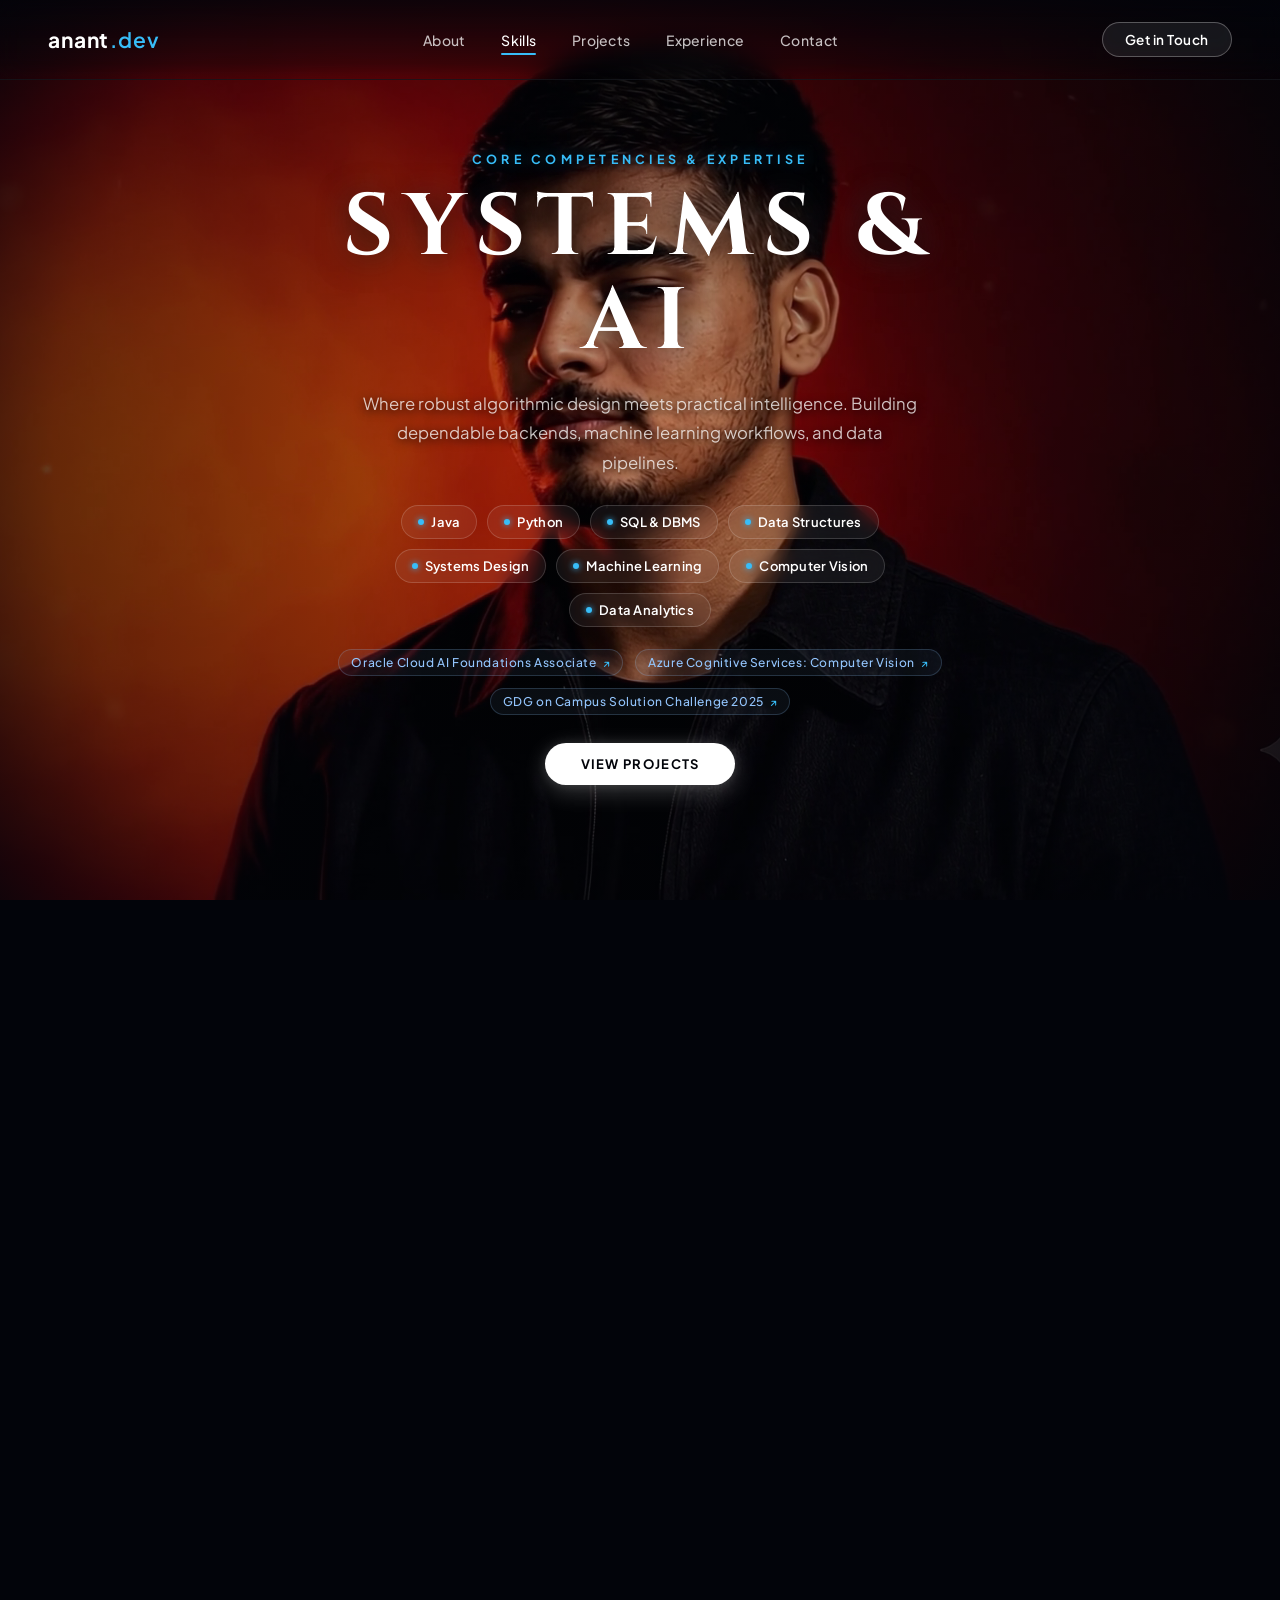
==== portfolio anant.html @ fe039644 "feat: add projects section, verified certification badges, and resume attachment" ====
<!DOCTYPE html>
<html lang="en">

<head>
    <meta charset="UTF-8" />
    <meta name="viewport" content="width=device-width, initial-scale=1.0" />
    <title>Anant Mishra | Software Engineer & AI Developer</title>
    <link rel="preconnect" href="https://fonts.googleapis.com">
    <link rel="preconnect" href="https://fonts.gstatic.com" crossorigin>
    <link
        href="https://fonts.googleapis.com/css2?family=Cinzel:wght@600;700;800&family=Plus+Jakarta+Sans:wght@300;400;500;600;700&display=swap"
        rel="stylesheet">
    <link rel="stylesheet" href="style.css" />
</head>

<body>
    <!-- Elegant minimal loading progress bar -->
    <div id="loader" class="loader">
        <div class="loader-content">
            <div class="loader-spinner"></div>
            <div class="loader-text">Loading Experience... <span id="loader-progress">0%</span></div>
            <div class="loader-bar-bg">
                <div id="loader-bar-fill" class="loader-bar-fill"></div>
            </div>
        </div>
    </div>

    <!-- Fixed background canvas animation -->
    <div id="canvas-container">
        <canvas id="animation-canvas"></canvas>
        <div class="vignette-overlay"></div>
    </div>

    <!-- Top Glassmorphic Navigation Bar -->
    <header id="navbar" class="navbar">
        <div class="nav-container">
            <a href="#" class="nav-logo" id="nav-logo">
                <span class="logo-space">anant</span><span class="logo-edu">.dev</span>
            </a>

            <nav class="nav-menu" id="nav-menu">
                <a href="#about" class="nav-link active" data-target="0">About</a>
                <a href="#skills" class="nav-link" data-target="0.28">Skills</a>
                <a href="#projects" class="nav-link" data-target="0.52">Projects</a>
                <a href="#experience" class="nav-link" data-target="0.76">Experience</a>
                <a href="#contact" class="nav-link" data-target="1.0">Contact</a>
            </nav>

            <div class="nav-actions">
                <a href="https://www.linkedin.com/in/anantmishra07/" target="_blank" rel="noopener noreferrer"
                    class="btn-enroll" id="btn-enroll">Get in Touch</a>
                <button class="mobile-toggle" id="mobile-toggle" aria-label="Toggle Navigation">
                    <span></span>
                    <span></span>
                    <span></span>
                </button>
            </div>
        </div>
    </header>

    <!-- Interactive Content Layers Choreographed to Scroll -->
    <div class="ui-stage">
        <!-- Section 1: Hero / About (Initial Scroll Phase) -->
        <section id="section-hero" class="story-section active hero-left-aligned">
            <div class="hero-content">
                <span class="eyebrow">SOFTWARE DEVELOPER & AI ENTHUSIAST</span>
                <h1 class="hero-title">Anant Mishra</h1>
                <p class="hero-description">
                    I build things that think. Turning data, algorithms, and practical engineering into intelligent
                    applications that solve real-world problems.
                </p>
                <div class="hero-cta-group">
                    <button class="btn-primary" id="btn-explore-work" data-target="0.28">EXPLORE SKILLS</button>
                    <a href="https://www.linkedin.com/in/anantmishra07/" target="_blank" rel="noopener noreferrer"
                        class="btn-secondary">LINKEDIN</a>
                </div>
            </div>

            <!-- Bottom Scroll Down Indicator -->
            <button class="scroll-down-btn" id="scroll-down-btn" aria-label="Scroll Down" data-target="0.28">
                <svg width="20" height="20" viewBox="0 0 24 24" fill="none" stroke="currentColor" stroke-width="2"
                    stroke-linecap="round" stroke-linejoin="round">
                    <line x1="12" y1="5" x2="12" y2="19"></line>
                    <polyline points="19 12 12 19 5 12"></polyline>
                </svg>
            </button>
        </section>

        <!-- Section 2: Skills & AI Stack (Mid-Scroll Phase) -->
        <section id="section-skills" class="story-section">
            <div class="hero-content skills-content">
                <span class="eyebrow">CORE COMPETENCIES & EXPERTISE</span>
                <h2 class="hero-title">SYSTEMS & AI</h2>
                <p class="hero-description">
                    Where robust algorithmic design meets practical intelligence. Building dependable backends, machine
                    learning workflows, and data pipelines.
                </p>

                <!-- Skill Badges -->
                <div class="skills-grid">
                    <span class="skill-chip"><i class="chip-dot"></i>Java</span>
                    <span class="skill-chip"><i class="chip-dot"></i>Python</span>
                    <span class="skill-chip"><i class="chip-dot"></i>SQL & DBMS</span>
                    <span class="skill-chip"><i class="chip-dot"></i>Data Structures</span>
                    <span class="skill-chip"><i class="chip-dot"></i>Systems Design</span>
                    <span class="skill-chip"><i class="chip-dot"></i>Machine Learning</span>
                    <span class="skill-chip"><i class="chip-dot"></i>Computer Vision</span>
                    <span class="skill-chip"><i class="chip-dot"></i>Data Analytics</span>
                </div>

                <!-- Certifications Highlight -->
                <div class="certifications-banner">
                    <a href="https://catalog-education.oracle.com/ords/certview/sharebadge?id=E2C6492BE68AB9C8CA028617C6191B87C8682370294BC5D22750509E3B5345E7"
                        target="_blank" rel="noopener noreferrer" class="cert-item"
                        title="Verify Oracle Cloud Infrastructure 2025 Certified AI Foundations Associate Credential">
                        Oracle Cloud AI Foundations Associate <span class="cert-icon">↗</span>
                    </a>
                    <span class="cert-divider">•</span>
                    <a href="https://www.coursera.org/account/accomplishments/verify/ORS9T2ELY2SC"
                        target="_blank" rel="noopener noreferrer" class="cert-item"
                        title="Verify Coursera Azure Cognitive Services: Computer Vision Credential">
                        Azure Cognitive Services: Computer Vision <span class="cert-icon">↗</span>
                    </a>
                    <span class="cert-divider">•</span>
                    <a href="https://certificate.hack2skill.com/legacy/2025H2S01GSC-P03963"
                        target="_blank" rel="noopener noreferrer" class="cert-item"
                        title="Verify GDG on Campus Solution Challenge 2025 Credential">
                        GDG on Campus Solution Challenge 2025 <span class="cert-icon">↗</span>
                    </a>
                </div>

                <div class="hero-cta-group">
                    <button class="btn-primary" id="btn-view-projects" data-target="0.52">VIEW PROJECTS</button>
                </div>
            </div>
        </section>

        <!-- Section 3: Projects & Repositories (Mid-Scroll Phase) -->
        <section id="section-projects" class="story-section">
            <div class="hero-content projects-content">
                <span class="eyebrow">FEATURED WORK & REPOSITORIES</span>
                <h2 class="hero-title">PROJECTS</h2>
                <p class="hero-description">
                    Interactive web architectures, high-performance algorithms, and intelligent applications built with clean code and modern tools.
                </p>

                <!-- Projects Grid -->
                <div class="projects-grid">
                    <!-- Project 1: Canvas Portfolio -->
                    <div class="project-card">
                        <div class="project-card-header">
                            <span class="project-tag">Interactive Web</span>
                            <a href="https://github.com/anantmishra7/Portfolio" target="_blank" rel="noopener noreferrer" class="project-link-btn" title="View Source on GitHub" aria-label="GitHub Repository">
                                <svg width="18" height="18" viewBox="0 0 24 24" fill="currentColor">
                                    <path d="M12 0C5.37 0 0 5.37 0 12c0 5.31 3.435 9.795 8.205 11.385.6.105.825-.255.825-.57 0-.285-.015-1.23-.015-2.235-3.015.555-3.795-.735-4.035-1.41-.135-.345-.72-1.41-1.23-1.695-.42-.225-1.02-.78-.015-.795.945-.015 1.62.87 1.845 1.23 1.08 1.815 2.805 1.305 3.495.99.105-.78.42-1.305.765-1.605-2.67-.3-5.46-1.335-5.46-5.925 0-1.305.465-2.385 1.23-3.225-.12-.3-.54-1.53.12-3.18 0 0 1.005-.315 3.3 1.23.96-.27 1.98-.405 3-.405s2.04.135 3 .405c2.295-1.56 3.3-1.23 3.3-1.23.66 1.65.24 2.88.12 3.18.765.84 1.23 1.905 1.23 3.225 0 4.605-2.805 5.625-5.475 5.925.435.375.81 1.095.81 2.22 0 1.605-.015 2.895-.015 3.3 0 .315.225.69.825.57A12.02 12.02 0 0024 12c0-6.63-5.37-12-12-12z" />
                                </svg>
                            </a>
                        </div>
                        <h3 class="project-title"><a href="https://github.com/anantmishra7/Portfolio" target="_blank" rel="noopener noreferrer">3D Canvas Portfolio</a></h3>
                        <p class="project-desc">
                            Smooth scroll-choreographed interactive personal website streaming 240 pre-rendered frames with responsive glassmorphism UI.
                        </p>
                        <div class="project-tech-stack">
                            <span class="tech-badge">Canvas API</span>
                            <span class="tech-badge">JavaScript</span>
                            <span class="tech-badge">CSS3</span>
                        </div>
                        <div class="project-card-footer">
                            <a href="https://github.com/anantmishra7/Portfolio" target="_blank" rel="noopener noreferrer" class="project-view-code">
                                View Repository <span>→</span>
                            </a>
                        </div>
                    </div>

                    <!-- Project 2: My-Leetcode & DSA -->
                    <div class="project-card">
                        <div class="project-card-header">
                            <span class="project-tag">Algorithms & DSA</span>
                            <a href="https://github.com/anantmishra7/My-Leetcode" target="_blank" rel="noopener noreferrer" class="project-link-btn" title="View Source on GitHub" aria-label="GitHub Repository">
                                <svg width="18" height="18" viewBox="0 0 24 24" fill="currentColor">
                                    <path d="M12 0C5.37 0 0 5.37 0 12c0 5.31 3.435 9.795 8.205 11.385.6.105.825-.255.825-.57 0-.285-.015-1.23-.015-2.235-3.015.555-3.795-.735-4.035-1.41-.135-.345-.72-1.41-1.23-1.695-.42-.225-1.02-.78-.015-.795.945-.015 1.62.87 1.845 1.23 1.08 1.815 2.805 1.305 3.495.99.105-.78.42-1.305.765-1.605-2.67-.3-5.46-1.335-5.46-5.925 0-1.305.465-2.385 1.23-3.225-.12-.3-.54-1.53.12-3.18 0 0 1.005-.315 3.3 1.23.96-.27 1.98-.405 3-.405s2.04.135 3 .405c2.295-1.56 3.3-1.23 3.3-1.23.66 1.65.24 2.88.12 3.18.765.84 1.23 1.905 1.23 3.225 0 4.605-2.805 5.625-5.475 5.925.435.375.81 1.095.81 2.22 0 1.605-.015 2.895-.015 3.3 0 .315.225.69.825.57A12.02 12.02 0 0024 12c0-6.63-5.37-12-12-12z" />
                                </svg>
                            </a>
                        </div>
                        <h3 class="project-title"><a href="https://github.com/anantmishra7/My-Leetcode" target="_blank" rel="noopener noreferrer">My-LeetCode & DSA</a></h3>
                        <p class="project-desc">
                            Optimized algorithmic problem solutions and competitive programming implementations covering Data Structures, Graphs, and DP in C++.
                        </p>
                        <div class="project-tech-stack">
                            <span class="tech-badge">C++</span>
                            <span class="tech-badge">Algorithms</span>
                            <span class="tech-badge">DSA</span>
                        </div>
                        <div class="project-card-footer">
                            <a href="https://github.com/anantmishra7/My-Leetcode" target="_blank" rel="noopener noreferrer" class="project-view-code">
                                View Repository <span>→</span>
                            </a>
                        </div>
                    </div>

                    <!-- Project 3: Attached Resume & Background -->
                    <div class="project-card">
                        <div class="project-card-header">
                            <span class="project-tag">Official Resume</span>
                            <a href="Anant_Mishra_Resume.pdf" target="_blank" rel="noopener noreferrer" class="project-link-btn" title="Open Resume PDF in New Tab" aria-label="Resume PDF">
                                <svg width="18" height="18" viewBox="0 0 24 24" fill="none" stroke="currentColor" stroke-width="2" stroke-linecap="round" stroke-linejoin="round">
                                    <path d="M14 2H6a2 2 0 0 0-2 2v16a2 2 0 0 0 2 2h12a2 2 0 0 0 2-2V8z"></path>
                                    <polyline points="14 2 14 8 20 8"></polyline>
                                    <line x1="16" y1="13" x2="8" y2="13"></line>
                                    <line x1="16" y1="17" x2="8" y2="17"></line>
                                </svg>
                            </a>
                        </div>
                        <h3 class="project-title"><a href="Anant_Mishra_Resume.pdf" target="_blank" rel="noopener noreferrer">Technical Resume</a></h3>
                        <p class="project-desc">
                            Complete curriculum vitae detailing software development skills, Campus Mantri experience at GeeksforGeeks, and verified certifications.
                        </p>
                        <div class="project-tech-stack">
                            <span class="tech-badge">Java</span>
                            <span class="tech-badge">Python</span>
                            <span class="tech-badge">SQL</span>
                            <span class="tech-badge">PDF</span>
                        </div>
                        <div class="project-card-footer">
                            <a href="Anant_Mishra_Resume.pdf" target="_blank" rel="noopener noreferrer" class="project-view-code">
                                View / Download Resume <span>↗</span>
                            </a>
                        </div>
                    </div>
                </div>

                <div class="hero-cta-group">
                    <a href="Anant_Mishra_Resume.pdf" target="_blank" rel="noopener noreferrer"
                        class="btn-primary">
                        <svg width="17" height="17" viewBox="0 0 24 24" fill="none" stroke="currentColor" stroke-width="2" stroke-linecap="round" stroke-linejoin="round" style="margin-right: 6px;">
                            <path d="M14 2H6a2 2 0 0 0-2 2v16a2 2 0 0 0 2 2h12a2 2 0 0 0 2-2V8z"></path>
                            <polyline points="14 2 14 8 20 8"></polyline>
                            <line x1="16" y1="13" x2="8" y2="13"></line>
                            <line x1="16" y1="17" x2="8" y2="17"></line>
                        </svg>
                        VIEW RESUME
                    </a>
                    <a href="https://github.com/anantmishra7" target="_blank" rel="noopener noreferrer"
                        class="btn-secondary">
                        <svg width="17" height="17" viewBox="0 0 24 24" fill="currentColor" style="margin-right: 6px;">
                            <path d="M12 0C5.37 0 0 5.37 0 12c0 5.31 3.435 9.795 8.205 11.385.6.105.825-.255.825-.57 0-.285-.015-1.23-.015-2.235-3.015.555-3.795-.735-4.035-1.41-.135-.345-.72-1.41-1.23-1.695-.42-.225-1.02-.78-.015-.795.945-.015 1.62.87 1.845 1.23 1.08 1.815 2.805 1.305 3.495.99.105-.78.42-1.305.765-1.605-2.67-.3-5.46-1.335-5.46-5.925 0-1.305.465-2.385 1.23-3.225-.12-.3-.54-1.53.12-3.18 0 0 1.005-.315 3.3 1.23.96-.27 1.98-.405 3-.405s2.04.135 3 .405c2.295-1.56 3.3-1.23 3.3-1.23.66 1.65.24 2.88.12 3.18.765.84 1.23 1.905 1.23 3.225 0 4.605-2.805 5.625-5.475 5.925.435.375.81 1.095.81 2.22 0 1.605-.015 2.895-.015 3.3 0 .315.225.69.825.57A12.02 12.02 0 0024 12c0-6.63-5.37-12-12-12z" />
                        </svg>
                        GITHUB PROFILE
                    </a>
                    <button class="btn-secondary" data-target="0.76">VIEW EXPERIENCE</button>
                </div>
            </div>
        </section>

        <!-- Section 4: Experience & Leadership (Deep-Scroll Phase) -->
        <section id="section-experience" class="story-section">
            <div class="hero-content">
                <span class="eyebrow">LEADERSHIP & EDUCATION</span>
                <h2 class="hero-title">EXPERIENCE</h2>

                <div class="experience-card">
                    <div class="exp-header">
                        <h3 class="exp-role">Campus Mantri</h3>
                        <span class="exp-org">@ GeeksforGeeks</span>
                    </div>
                    <span class="exp-duration">June 2026 – Present</span>
                    <p class="exp-desc">
                        Empowering students through technology, technical workshops, leadership, and community building
                        as a GeeksforGeeks Campus Mantri.
                    </p>
                </div>

                <div class="education-badge">
                    <span class="edu-degree">B.Tech in Information Technology</span>
                    <span class="edu-school">Veer Bahadur Singh Purvanchal University (2024 – 2028)</span>
                </div>

                <div class="hero-cta-group">
                    <a href="https://www.linkedin.com/in/anantmishra07/" target="_blank" rel="noopener noreferrer"
                        class="btn-primary">CONNECT ON LINKEDIN</a>
                    <button class="btn-secondary" data-target="1.0">CONTACT INFO</button>
                </div>
            </div>
        </section>

        <!-- Section 5: Contact & Modern Footer (Final Scroll Phase) -->
        <section id="section-footer" class="story-section footer-section">
            <div class="hero-content footer-content">
                <span class="eyebrow">GET IN TOUCH</span>
                <h2 class="footer-title">LET'S BUILD TOGETHER</h2>
                <p class="hero-description">
                    Open to connecting, collaborating, or discussing AI/ML, software engineering, and innovative tech
                    ideas.
                </p>

                <div class="contact-cards-grid">
                    <a href="mailto:anantm408@gmail.com" class="contact-card">
                        <div class="contact-card-icon">✉</div>
                        <div class="contact-card-label">Email</div>
                        <div class="contact-card-val">anantm408@gmail.com</div>
                    </a>

                    <a href="https://github.com/anantmishra7" target="_blank" rel="noopener noreferrer"
                        class="contact-card">
                        <div class="contact-card-icon">
                            <svg width="20" height="20" viewBox="0 0 24 24" fill="currentColor">
                                <path
                                    d="M12 0C5.37 0 0 5.37 0 12c0 5.31 3.435 9.795 8.205 11.385.6.105.825-.255.825-.57 0-.285-.015-1.23-.015-2.235-3.015.555-3.795-.735-4.035-1.41-.135-.345-.72-1.41-1.23-1.695-.42-.225-1.02-.78-.015-.795.945-.015 1.62.87 1.845 1.23 1.08 1.815 2.805 1.305 3.495.99.105-.78.42-1.305.765-1.605-2.67-.3-5.46-1.335-5.46-5.925 0-1.305.465-2.385 1.23-3.225-.12-.3-.54-1.53.12-3.18 0 0 1.005-.315 3.3 1.23.96-.27 1.98-.405 3-.405s2.04.135 3 .405c2.295-1.56 3.3-1.23 3.3-1.23.66 1.65.24 2.88.12 3.18.765.84 1.23 1.905 1.23 3.225 0 4.605-2.805 5.625-5.475 5.925.435.375.81 1.095.81 2.22 0 1.605-.015 2.895-.015 3.3 0 .315.225.69.825.57A12.02 12.02 0 0024 12c0-6.63-5.37-12-12-12z" />
                            </svg>
                        </div>
                        <div class="contact-card-label">GitHub</div>
                        <div class="contact-card-val">anantmishra7</div>
                    </a>

                    <a href="https://www.linkedin.com/in/anantmishra07/" target="_blank" rel="noopener noreferrer"
                        class="contact-card">
                        <div class="contact-card-icon">in</div>
                        <div class="contact-card-label">LinkedIn</div>
                        <div class="contact-card-val">anantmishra07</div>
                    </a>

                    <div class="contact-card">
                        <div class="contact-card-icon">📍</div>
                        <div class="contact-card-label">Location</div>
                        <div class="contact-card-val">Kanpur, UP, India</div>
                    </div>
                </div>

                <footer class="site-footer">
                    <div class="footer-bottom-row">
                        <span class="copyright">© 2026 Anant Mishra. All rights reserved.</span>
                        <button class="btn-back-to-top" id="btn-back-to-top" data-target="0">
                            ↑ Back to Top
                        </button>
                    </div>
                </footer>
            </div>
        </section>
    </div>

    <!-- Virtual scroll runway -->
    <div id="scroll-track" class="scroll-track"></div>

    <script src="script.js"></script>
</body>

</html>
---- style.css ----
/* Reset & Base Setup */
* {
  margin: 0;
  padding: 0;
  box-sizing: border-box;
}

:root {
  --font-display: 'Cinzel', Georgia, serif;
  --font-sans: 'Plus Jakarta Sans', -apple-system, BlinkMacSystemFont, "Segoe UI", Roboto, sans-serif;
  --color-bg: #02040a;
  --color-text-main: #ffffff;
  --color-text-muted: rgba(255, 255, 255, 0.75);
  --color-accent: #60a5fa;
  --color-cyan: #38bdf8;
  --nav-height: 80px;
}

html, body {
  width: 100%;
  min-height: 100%;
  background-color: var(--color-bg);
  color: var(--color-text-main);
  font-family: var(--font-sans);
  overflow-x: hidden;
  -webkit-font-smoothing: antialiased;
}

/* Custom sleek dark scrollbar */
::-webkit-scrollbar {
  width: 8px;
}

::-webkit-scrollbar-track {
  background: rgba(2, 4, 10, 0.9);
}

::-webkit-scrollbar-thumb {
  background: rgba(255, 255, 255, 0.2);
  border-radius: 4px;
}

::-webkit-scrollbar-thumb:hover {
  background: rgba(255, 255, 255, 0.4);
}

/* Fixed Canvas Background Container */
#canvas-container {
  position: fixed;
  top: 0;
  left: 0;
  width: 100vw;
  height: 100vh;
  z-index: 1;
  pointer-events: none;
  display: flex;
  align-items: center;
  justify-content: center;
  background-color: var(--color-bg);
}

#animation-canvas {
  width: 100%;
  height: 100%;
  display: block;
  object-fit: cover;
}

/* Subtle cinematic vignette for enhanced text legibility */
.vignette-overlay {
  position: absolute;
  inset: 0;
  background: radial-gradient(
    circle at center,
    rgba(2, 4, 10, 0.2) 0%,
    rgba(2, 4, 10, 0.6) 75%,
    rgba(2, 4, 10, 0.9) 100%
  );
  pointer-events: none;
}

/* Virtual Scroll Runway */
.scroll-track {
  height: 600vh;
  width: 100%;
  position: relative;
}

/* =========================================
   TOP NAVIGATION BAR
   ========================================= */
.navbar {
  position: fixed;
  top: 0;
  left: 0;
  width: 100%;
  height: var(--nav-height);
  z-index: 100;
  display: flex;
  align-items: center;
  padding: 0 48px;
  background: linear-gradient(180deg, rgba(2, 4, 10, 0.8) 0%, rgba(2, 4, 10, 0.3) 80%, transparent 100%);
  backdrop-filter: blur(12px);
  -webkit-backdrop-filter: blur(12px);
  border-bottom: 1px solid rgba(255, 255, 255, 0.06);
  transition: all 0.3s ease;
}

.nav-container {
  width: 100%;
  max-width: 1380px;
  margin: 0 auto;
  display: flex;
  align-items: center;
  justify-content: space-between;
}

/* Brand Logo */
.nav-logo {
  text-decoration: none;
  font-size: 21px;
  font-weight: 700;
  letter-spacing: 0.04em;
  display: flex;
  align-items: center;
  transition: transform 0.2s ease;
}

.nav-logo:hover {
  transform: scale(1.03);
}

.logo-space {
  color: #ffffff;
}

.logo-edu {
  color: var(--color-cyan);
  font-weight: 600;
  margin-left: 1px;
}

/* Nav Menu Links */
.nav-menu {
  display: flex;
  align-items: center;
  gap: 36px;
}

.nav-link {
  text-decoration: none;
  color: rgba(255, 255, 255, 0.75);
  font-size: 14px;
  font-weight: 500;
  letter-spacing: 0.02em;
  transition: color 0.25s ease;
  position: relative;
  padding: 6px 0;
}

.nav-link::after {
  content: '';
  position: absolute;
  bottom: 0;
  left: 50%;
  width: 0;
  height: 2px;
  background: var(--color-cyan);
  transition: width 0.25s ease, left 0.25s ease;
  border-radius: 2px;
}

.nav-link:hover,
.nav-link.active {
  color: #ffffff;
}

.nav-link.active::after,
.nav-link:hover::after {
  width: 100%;
  left: 0;
}

/* Nav Action Button */
.nav-actions {
  display: flex;
  align-items: center;
  gap: 16px;
}

.btn-enroll {
  text-decoration: none;
  background: rgba(255, 255, 255, 0.08);
  color: #ffffff;
  border: 1px solid rgba(255, 255, 255, 0.28);
  padding: 8px 22px;
  border-radius: 999px;
  font-family: var(--font-sans);
  font-size: 13.5px;
  font-weight: 600;
  letter-spacing: 0.04em;
  cursor: pointer;
  backdrop-filter: blur(8px);
  transition: all 0.25s ease;
  display: inline-flex;
  align-items: center;
}

.btn-enroll:hover {
  background: #ffffff;
  color: #02040a;
  border-color: #ffffff;
  box-shadow: 0 0 20px rgba(255, 255, 255, 0.35);
  transform: translateY(-1px);
}

.mobile-toggle {
  display: none;
  background: transparent;
  border: none;
  cursor: pointer;
  padding: 8px;
  flex-direction: column;
  gap: 5px;
}

.mobile-toggle span {
  display: block;
  width: 22px;
  height: 2px;
  background-color: #ffffff;
  border-radius: 2px;
  transition: all 0.3s ease;
}

/* =========================================
   UI STAGE & STORY SECTIONS
   ========================================= */
.ui-stage {
  position: fixed;
  inset: 0;
  z-index: 10;
  pointer-events: none;
  display: flex;
  align-items: center;
  justify-content: center;
}

.story-section {
  position: absolute;
  width: 100%;
  height: 100%;
  display: flex;
  flex-direction: column;
  align-items: center;
  justify-content: center;
  padding: calc(var(--nav-height) + 12px) 24px 36px;
  text-align: center;
  opacity: 0;
  transform: translateY(24px) scale(0.97);
  transition: opacity 0.5s cubic-bezier(0.16, 1, 0.3, 1),
              transform 0.5s cubic-bezier(0.16, 1, 0.3, 1);
  pointer-events: none;
  overflow-y: auto;
  scrollbar-width: none;
}

.story-section::-webkit-scrollbar {
  display: none;
}

.story-section.active {
  opacity: 1;
  transform: translateY(0) scale(1);
  pointer-events: auto;
}

/* Hero Section Left-Alignment */
.story-section.hero-left-aligned {
  align-items: flex-start;
  justify-content: center;
  padding-left: clamp(32px, 9vw, 130px);
  padding-right: clamp(24px, 4vw, 48px);
  text-align: left;
}

.story-section.hero-left-aligned .hero-content {
  align-items: flex-start;
  text-align: left;
  max-width: 640px;
  margin-left: 0;
}

.story-section.hero-left-aligned .hero-cta-group {
  justify-content: flex-start;
}

.story-section.hero-left-aligned .scroll-down-btn {
  left: clamp(32px, 9vw, 130px);
  transform: none;
  animation: floatDownLeft 2.2s ease-in-out infinite;
}

@keyframes floatDownLeft {
  0%, 100% {
    transform: translateY(0);
  }
  50% {
    transform: translateY(7px);
  }
}

.hero-content {
  max-width: 720px;
  display: flex;
  flex-direction: column;
  align-items: center;
  margin-top: -20px;
}

/* Eyebrow Tag */
.eyebrow {
  display: inline-block;
  font-size: 12.5px;
  font-weight: 700;
  letter-spacing: 0.34em;
  text-transform: uppercase;
  color: var(--color-cyan);
  margin-bottom: 14px;
  text-shadow: 0 0 16px rgba(56, 189, 248, 0.4);
}

/* Display Titles */
.hero-title {
  font-family: var(--font-display);
  font-size: clamp(2.8rem, 6.8vw, 5.8rem);
  font-weight: 700;
  letter-spacing: 0.12em;
  text-transform: uppercase;
  line-height: 1.08;
  color: #ffffff;
  margin-bottom: 20px;
  text-shadow: 0 4px 30px rgba(0, 0, 0, 0.8),
               0 0 40px rgba(255, 255, 255, 0.15);
}

.footer-title {
  font-family: var(--font-display);
  font-size: clamp(2.4rem, 5vw, 4.2rem);
  font-weight: 700;
  letter-spacing: 0.12em;
  text-transform: uppercase;
  line-height: 1.1;
  color: #ffffff;
  margin-bottom: 14px;
  text-shadow: 0 4px 30px rgba(0, 0, 0, 0.8);
}

/* Descriptions */
.hero-description {
  font-size: clamp(0.95rem, 1.3vw, 1.1rem);
  line-height: 1.75;
  color: var(--color-text-muted);
  max-width: 560px;
  margin-bottom: 28px;
  font-weight: 400;
  text-shadow: 0 2px 10px rgba(0, 0, 0, 0.9);
}

/* CTA Buttons */
.hero-cta-group {
  display: flex;
  align-items: center;
  justify-content: center;
  gap: 16px;
  flex-wrap: wrap;
}

.btn-primary {
  text-decoration: none;
  background: #ffffff;
  color: #02040a;
  border: none;
  padding: 13px 36px;
  border-radius: 999px;
  font-family: var(--font-sans);
  font-size: 13px;
  font-weight: 700;
  letter-spacing: 0.1em;
  text-transform: uppercase;
  cursor: pointer;
  box-shadow: 0 6px 24px rgba(255, 255, 255, 0.22),
              0 0 12px rgba(255, 255, 255, 0.1);
  transition: all 0.25s cubic-bezier(0.16, 1, 0.3, 1);
  display: inline-flex;
  align-items: center;
}

.btn-primary:hover {
  transform: translateY(-2px) scale(1.03);
  box-shadow: 0 10px 32px rgba(255, 255, 255, 0.38),
              0 0 20px rgba(56, 189, 248, 0.4);
}

.btn-secondary {
  text-decoration: none;
  background: rgba(255, 255, 255, 0.08);
  color: #ffffff;
  border: 1px solid rgba(255, 255, 255, 0.25);
  padding: 13px 32px;
  border-radius: 999px;
  font-family: var(--font-sans);
  font-size: 13px;
  font-weight: 600;
  letter-spacing: 0.08em;
  text-transform: uppercase;
  cursor: pointer;
  backdrop-filter: blur(8px);
  transition: all 0.25s ease;
  display: inline-flex;
  align-items: center;
}

.btn-secondary:hover {
  background: rgba(255, 255, 255, 0.18);
  border-color: rgba(255, 255, 255, 0.5);
  transform: translateY(-2px);
}

/* =========================================
   SKILLS & CHIPS COMPONENT
   ========================================= */
.skills-grid {
  display: flex;
  flex-wrap: wrap;
  justify-content: center;
  gap: 10px;
  max-width: 620px;
  margin-bottom: 22px;
}

.skill-chip {
  display: inline-flex;
  align-items: center;
  gap: 7px;
  background: rgba(255, 255, 255, 0.06);
  border: 1px solid rgba(255, 255, 255, 0.16);
  padding: 8px 16px;
  border-radius: 999px;
  font-size: 13px;
  font-weight: 600;
  color: #ffffff;
  letter-spacing: 0.02em;
  backdrop-filter: blur(8px);
  transition: all 0.25s ease;
}

.skill-chip:hover {
  background: rgba(56, 189, 248, 0.12);
  border-color: var(--color-cyan);
  box-shadow: 0 0 14px rgba(56, 189, 248, 0.3);
  transform: translateY(-2px);
}

.chip-dot {
  width: 6px;
  height: 6px;
  border-radius: 50%;
  background: var(--color-cyan);
  box-shadow: 0 0 6px var(--color-cyan);
}

.certifications-banner {
  display: flex;
  align-items: center;
  justify-content: center;
  gap: 12px;
  flex-wrap: wrap;
  font-size: 12px;
  letter-spacing: 0.05em;
  color: rgba(255, 255, 255, 0.7);
  margin-bottom: 28px;
}

.cert-item {
  color: #93c5fd;
  font-weight: 500;
  text-decoration: none;
  display: inline-flex;
  align-items: center;
  gap: 6px;
  padding: 5px 12px;
  border-radius: 999px;
  background: rgba(147, 197, 253, 0.06);
  border: 1px solid rgba(147, 197, 253, 0.2);
  transition: all 0.25s cubic-bezier(0.16, 1, 0.3, 1);
  cursor: pointer;
}

.cert-item:hover {
  color: #ffffff;
  background: rgba(56, 189, 248, 0.16);
  border-color: rgba(56, 189, 248, 0.5);
  box-shadow: 0 0 16px rgba(56, 189, 248, 0.3);
  transform: translateY(-2px);
}

.cert-icon {
  font-size: 11px;
  color: var(--color-cyan);
  transition: transform 0.2s ease;
}

.cert-item:hover .cert-icon {
  transform: translate(2px, -2px);
}

.cert-divider {
  opacity: 0.3;
  display: none;
}

/* =========================================
   PROJECTS SECTION & CARDS
   ========================================= */
.projects-content {
  max-width: 960px;
  width: 100%;
}

.projects-grid {
  display: grid;
  grid-template-columns: repeat(3, 1fr);
  gap: 16px;
  width: 100%;
  margin-bottom: 24px;
}

.project-card {
  background: rgba(255, 255, 255, 0.04);
  border: 1px solid rgba(255, 255, 255, 0.12);
  border-radius: 16px;
  padding: 20px 22px;
  display: flex;
  flex-direction: column;
  justify-content: space-between;
  text-align: left;
  backdrop-filter: blur(14px);
  transition: all 0.3s cubic-bezier(0.16, 1, 0.3, 1);
  position: relative;
  overflow: hidden;
  box-shadow: 0 10px 32px rgba(0, 0, 0, 0.4);
}

.project-card::before {
  content: '';
  position: absolute;
  top: 0;
  left: 0;
  right: 0;
  height: 2px;
  background: linear-gradient(90deg, transparent, var(--color-cyan), transparent);
  opacity: 0;
  transition: opacity 0.3s ease;
}

.project-card:hover {
  transform: translateY(-4px);
  border-color: rgba(56, 189, 248, 0.45);
  box-shadow: 0 16px 36px rgba(0, 0, 0, 0.55), 0 0 24px rgba(56, 189, 248, 0.15);
  background: rgba(255, 255, 255, 0.07);
}

.project-card:hover::before {
  opacity: 1;
}

.project-card-header {
  display: flex;
  align-items: center;
  justify-content: space-between;
  margin-bottom: 12px;
}

.project-tag {
  font-size: 11px;
  font-weight: 700;
  letter-spacing: 0.06em;
  text-transform: uppercase;
  color: var(--color-cyan);
  background: rgba(56, 189, 248, 0.12);
  border: 1px solid rgba(56, 189, 248, 0.25);
  padding: 3px 9px;
  border-radius: 999px;
}

.project-link-btn {
  color: rgba(255, 255, 255, 0.6);
  transition: color 0.2s ease, transform 0.2s ease;
  display: inline-flex;
  align-items: center;
}

.project-link-btn:hover {
  color: var(--color-cyan);
  transform: scale(1.15);
}

.project-title {
  font-size: 17px;
  font-weight: 700;
  color: #ffffff;
  margin-bottom: 8px;
  line-height: 1.3;
}

.project-title a {
  color: inherit;
  text-decoration: none;
  transition: color 0.2s ease;
}

.project-title a:hover {
  color: var(--color-cyan);
}

.project-desc {
  font-size: 13px;
  line-height: 1.55;
  color: var(--color-text-muted);
  margin-bottom: 14px;
  flex-grow: 1;
}

.project-tech-stack {
  display: flex;
  flex-wrap: wrap;
  gap: 6px;
  margin-bottom: 14px;
}

.tech-badge {
  font-size: 11px;
  padding: 3px 8px;
  border-radius: 6px;
  background: rgba(255, 255, 255, 0.06);
  border: 1px solid rgba(255, 255, 255, 0.1);
  color: rgba(255, 255, 255, 0.85);
  font-weight: 500;
}

.project-card-footer {
  padding-top: 12px;
  border-top: 1px solid rgba(255, 255, 255, 0.08);
  display: flex;
  align-items: center;
  justify-content: space-between;
}

.project-view-code {
  display: inline-flex;
  align-items: center;
  gap: 6px;
  font-size: 12px;
  font-weight: 600;
  color: #93c5fd;
  text-decoration: none;
  transition: all 0.2s ease;
}

.project-view-code:hover {
  color: #ffffff;
  text-shadow: 0 0 10px rgba(56, 189, 248, 0.6);
  transform: translateX(3px);
}

/* =========================================
   EXPERIENCE & EDUCATION CARDS
   ========================================= */
.experience-card {
  background: rgba(255, 255, 255, 0.05);
  border: 1px solid rgba(255, 255, 255, 0.14);
  border-radius: 16px;
  padding: 20px 28px;
  max-width: 580px;
  width: 100%;
  margin-bottom: 16px;
  backdrop-filter: blur(12px);
  text-align: left;
  box-shadow: 0 12px 36px rgba(0, 0, 0, 0.4);
}

.exp-header {
  display: flex;
  align-items: baseline;
  gap: 8px;
  margin-bottom: 4px;
}

.exp-role {
  font-size: 18px;
  font-weight: 700;
  color: #ffffff;
}

.exp-org {
  font-size: 14px;
  font-weight: 600;
  color: var(--color-cyan);
}

.exp-duration {
  display: inline-block;
  font-size: 12px;
  color: rgba(255, 255, 255, 0.5);
  margin-bottom: 10px;
  letter-spacing: 0.04em;
}

.exp-desc {
  font-size: 13.5px;
  line-height: 1.6;
  color: var(--color-text-muted);
}

.education-badge {
  display: flex;
  flex-direction: column;
  align-items: center;
  gap: 4px;
  background: rgba(255, 255, 255, 0.03);
  border: 1px dashed rgba(255, 255, 255, 0.18);
  border-radius: 12px;
  padding: 12px 24px;
  margin-bottom: 24px;
  max-width: 580px;
  width: 100%;
}

.edu-degree {
  font-size: 14px;
  font-weight: 600;
  color: #ffffff;
}

.edu-school {
  font-size: 12.5px;
  color: rgba(255, 255, 255, 0.6);
}

/* =========================================
   CONTACT CARDS & FOOTER COMPONENT
   ========================================= */
.contact-cards-grid {
  display: grid;
  grid-template-columns: repeat(4, 1fr);
  gap: 14px;
  width: 100%;
  max-width: 780px;
  margin-bottom: 26px;
}

.contact-card {
  text-decoration: none;
  background: rgba(255, 255, 255, 0.05);
  border: 1px solid rgba(255, 255, 255, 0.12);
  border-radius: 14px;
  padding: 16px 14px;
  display: flex;
  flex-direction: column;
  align-items: center;
  gap: 6px;
  backdrop-filter: blur(10px);
  transition: all 0.25s ease;
  color: #ffffff;
}

.contact-card:hover {
  background: rgba(255, 255, 255, 0.1);
  border-color: var(--color-cyan);
  transform: translateY(-3px);
  box-shadow: 0 8px 24px rgba(56, 189, 248, 0.2);
}

.contact-card-icon {
  font-size: 18px;
  color: var(--color-cyan);
}

.contact-card-label {
  font-size: 11px;
  text-transform: uppercase;
  letter-spacing: 0.08em;
  color: rgba(255, 255, 255, 0.5);
  font-weight: 600;
}

.contact-card-val {
  font-size: 13px;
  font-weight: 600;
  color: #ffffff;
  word-break: break-all;
}

/* Site Footer */
.site-footer {
  width: 100%;
  max-width: 660px;
  border-top: 1px solid rgba(255, 255, 255, 0.1);
  padding-top: 18px;
}

.footer-bottom-row {
  display: flex;
  align-items: center;
  justify-content: space-between;
  width: 100%;
}

.copyright {
  font-size: 12px;
  color: rgba(255, 255, 255, 0.5);
}

.btn-back-to-top {
  background: transparent;
  border: none;
  color: var(--color-cyan);
  font-size: 12px;
  font-weight: 600;
  letter-spacing: 0.04em;
  cursor: pointer;
  transition: all 0.2s ease;
  padding: 4px 8px;
  border-radius: 4px;
}

.btn-back-to-top:hover {
  color: #ffffff;
  transform: translateY(-1px);
}

/* Bottom Scroll Down Arrow Button */
.scroll-down-btn {
  position: absolute;
  bottom: 34px;
  left: 50%;
  transform: translateX(-50%);
  width: 44px;
  height: 44px;
  border-radius: 50%;
  background: rgba(255, 255, 255, 0.07);
  border: 1px solid rgba(255, 255, 255, 0.22);
  color: #ffffff;
  display: flex;
  align-items: center;
  justify-content: center;
  cursor: pointer;
  backdrop-filter: blur(10px);
  transition: all 0.25s ease;
  animation: floatDown 2.2s ease-in-out infinite;
}

.scroll-down-btn:hover {
  background: rgba(255, 255, 255, 0.2);
  border-color: #ffffff;
  box-shadow: 0 0 16px rgba(255, 255, 255, 0.3);
  animation-play-state: paused;
}

@keyframes floatDown {
  0%, 100% {
    transform: translateX(-50%) translateY(0);
  }
  50% {
    transform: translateX(-50%) translateY(7px);
  }
}

/* =========================================
   MODERN MINIMAL LOADER
   ========================================= */
.loader {
  position: fixed;
  inset: 0;
  z-index: 9999;
  display: flex;
  align-items: center;
  justify-content: center;
  background-color: var(--color-bg);
  transition: opacity 0.7s cubic-bezier(0.16, 1, 0.3, 1), visibility 0.7s ease;
}

.loader.loaded {
  opacity: 0;
  visibility: hidden;
  pointer-events: none;
}

.loader-content {
  display: flex;
  flex-direction: column;
  align-items: center;
  gap: 16px;
  width: 280px;
}

.loader-spinner {
  width: 36px;
  height: 36px;
  border: 2px solid rgba(255, 255, 255, 0.1);
  border-top-color: var(--color-cyan);
  border-radius: 50%;
  animation: spin 0.9s linear infinite;
}

@keyframes spin {
  to {
    transform: rotate(360deg);
  }
}

.loader-text {
  font-size: 13px;
  letter-spacing: 0.08em;
  text-transform: uppercase;
  color: rgba(255, 255, 255, 0.7);
  font-weight: 500;
}

.loader-bar-bg {
  width: 100%;
  height: 3px;
  background: rgba(255, 255, 255, 0.1);
  border-radius: 999px;
  overflow: hidden;
}

.loader-bar-fill {
  width: 0%;
  height: 100%;
  background: linear-gradient(90deg, #38bdf8, #818cf8);
  border-radius: 999px;
  transition: width 0.15s ease-out;
}

/* =========================================
   RESPONSIVE ADAPTATIONS
   ========================================= */
@media (max-width: 900px) {
  .navbar {
    padding: 0 24px;
  }

  .nav-menu {
    gap: 20px;
  }

  .projects-grid {
    grid-template-columns: 1fr;
    max-width: 480px;
    gap: 14px;
  }

  .contact-cards-grid {
    grid-template-columns: repeat(2, 1fr);
    max-width: 480px;
  }
}

@media (max-width: 520px) {
  .contact-cards-grid {
    grid-template-columns: 1fr;
    max-width: 320px;
  }
}

@media (max-width: 768px) {
  .mobile-toggle {
    display: flex;
  }

  .nav-menu {
    position: fixed;
    top: var(--nav-height);
    left: 0;
    width: 100%;
    background: rgba(2, 4, 10, 0.96);
    backdrop-filter: blur(16px);
    flex-direction: column;
    padding: 24px 0;
    gap: 20px;
    border-bottom: 1px solid rgba(255, 255, 255, 0.1);
    transform: translateY(-120%);
    opacity: 0;
    pointer-events: none;
    transition: all 0.3s cubic-bezier(0.16, 1, 0.3, 1);
  }

  .nav-menu.open {
    transform: translateY(0);
    opacity: 1;
    pointer-events: auto;
  }

  .hero-title {
    letter-spacing: 0.1em;
  }

  .hero-description {
    font-size: 0.95rem;
    padding: 0 10px;
  }

  .skills-grid {
    gap: 8px;
  }

  .skill-chip {
    padding: 6px 12px;
    font-size: 12px;
  }

  .footer-bottom-row {
    flex-direction: column;
    gap: 12px;
    text-align: center;
  }
}
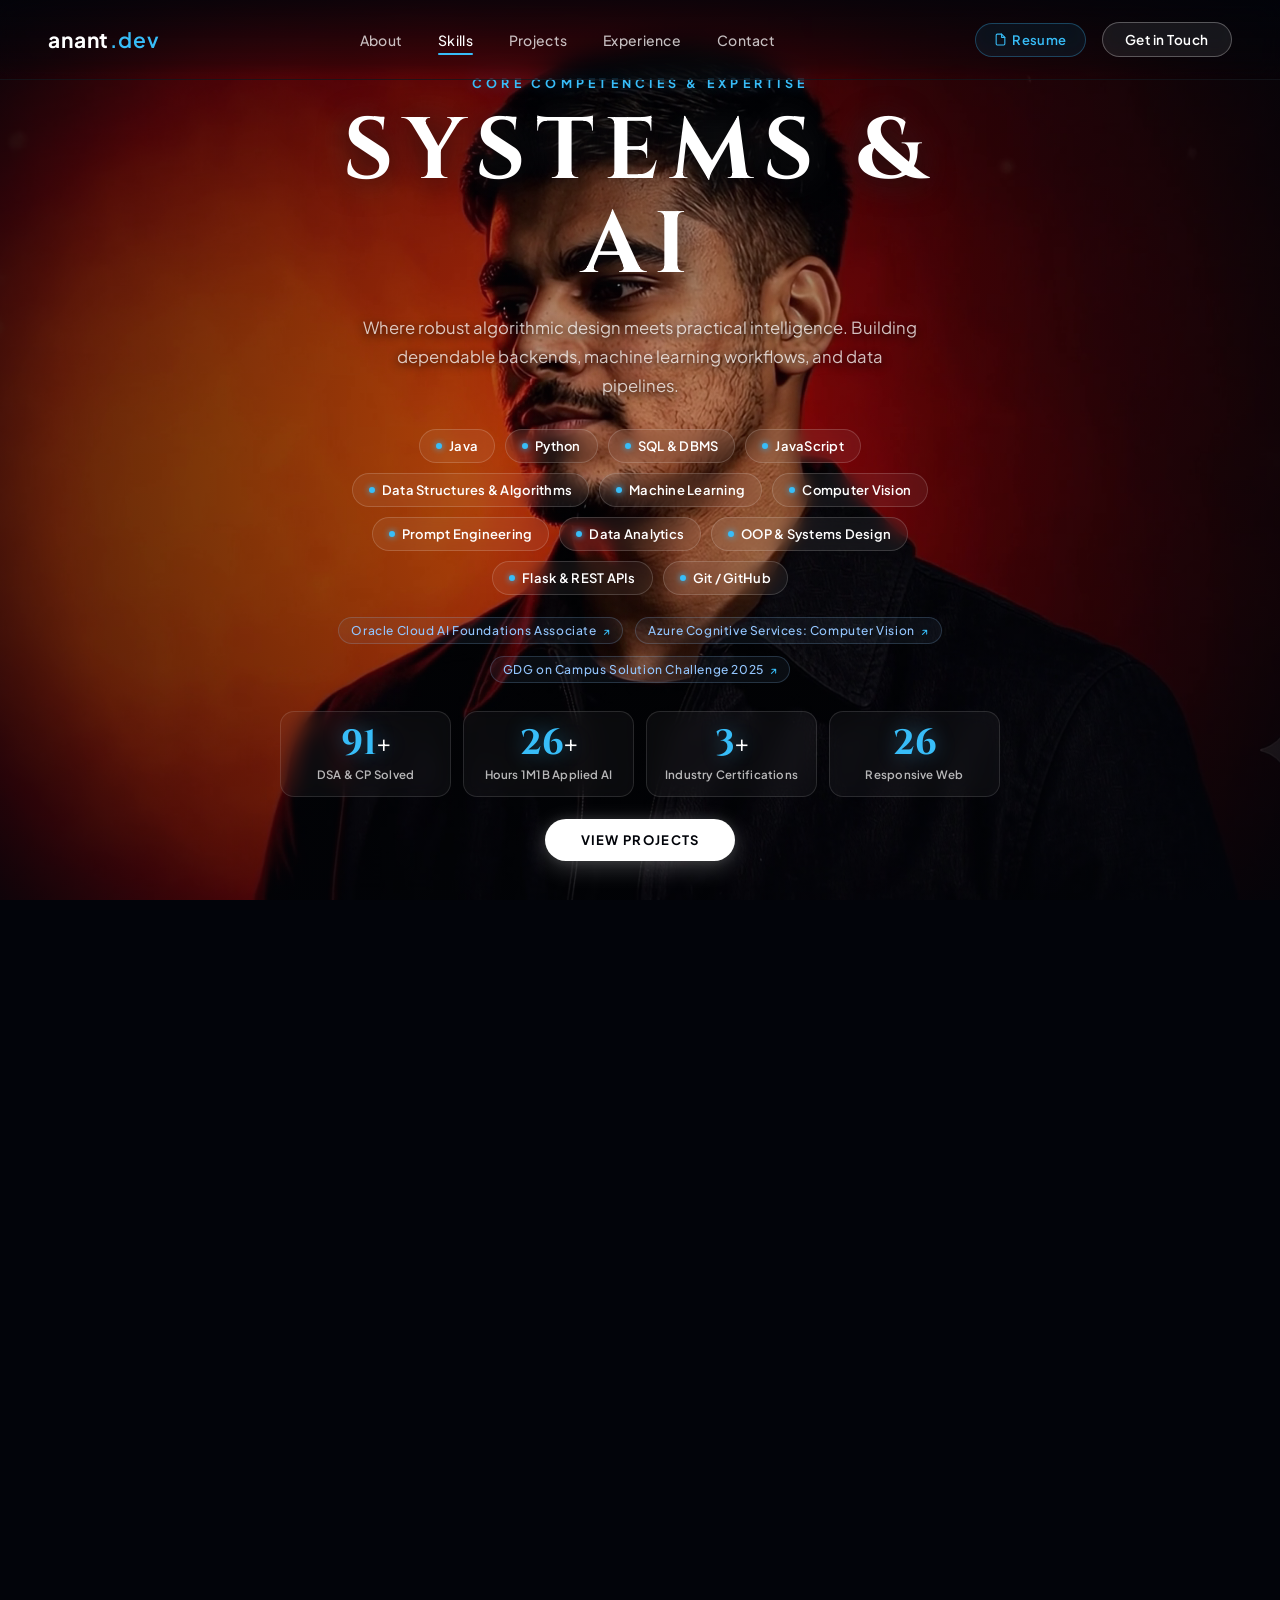
==== commit d8d2fb7d: "Update resume with 1M1B Applied AI internship, Prompt Engineering, and experience cards" ====
--- a/portfolio anant.html
+++ b/portfolio anant.html
@@ -47,6 +47,13 @@
             </nav>
 
             <div class="nav-actions">
+                <a href="Anant_Mishra_Resume.pdf" target="_blank" rel="noopener noreferrer" class="btn-resume-nav" id="btn-resume-nav">
+                    <svg width="13" height="13" viewBox="0 0 24 24" fill="none" stroke="currentColor" stroke-width="2" stroke-linecap="round" stroke-linejoin="round">
+                        <path d="M14 2H6a2 2 0 0 0-2 2v16a2 2 0 0 0 2 2h12a2 2 0 0 0 2-2V8z"></path>
+                        <polyline points="14 2 14 8 20 8"></polyline>
+                    </svg>
+                    Resume
+                </a>
                 <a href="https://www.linkedin.com/in/anantmishra07/" target="_blank" rel="noopener noreferrer"
                     class="btn-enroll" id="btn-enroll">Get in Touch</a>
                 <button class="mobile-toggle" id="mobile-toggle" aria-label="Toggle Navigation">
@@ -71,6 +78,13 @@
                 </p>
                 <div class="hero-cta-group">
                     <button class="btn-primary" id="btn-explore-work" data-target="0.28">EXPLORE SKILLS</button>
+                    <a href="Anant_Mishra_Resume.pdf" target="_blank" rel="noopener noreferrer" class="btn-secondary">
+                        <svg width="14" height="14" viewBox="0 0 24 24" fill="none" stroke="currentColor" stroke-width="2" stroke-linecap="round" stroke-linejoin="round" style="margin-right: 6px;">
+                            <path d="M14 2H6a2 2 0 0 0-2 2v16a2 2 0 0 0 2 2h12a2 2 0 0 0 2-2V8z"></path>
+                            <polyline points="14 2 14 8 20 8"></polyline>
+                        </svg>
+                        RESUME
+                    </a>
                     <a href="https://www.linkedin.com/in/anantmishra07/" target="_blank" rel="noopener noreferrer"
                         class="btn-secondary">LINKEDIN</a>
                 </div>
@@ -101,11 +115,15 @@
                     <span class="skill-chip"><i class="chip-dot"></i>Java</span>
                     <span class="skill-chip"><i class="chip-dot"></i>Python</span>
                     <span class="skill-chip"><i class="chip-dot"></i>SQL & DBMS</span>
-                    <span class="skill-chip"><i class="chip-dot"></i>Data Structures</span>
-                    <span class="skill-chip"><i class="chip-dot"></i>Systems Design</span>
+                    <span class="skill-chip"><i class="chip-dot"></i>JavaScript</span>
+                    <span class="skill-chip"><i class="chip-dot"></i>Data Structures & Algorithms</span>
                     <span class="skill-chip"><i class="chip-dot"></i>Machine Learning</span>
                     <span class="skill-chip"><i class="chip-dot"></i>Computer Vision</span>
+                    <span class="skill-chip"><i class="chip-dot"></i>Prompt Engineering</span>
                     <span class="skill-chip"><i class="chip-dot"></i>Data Analytics</span>
+                    <span class="skill-chip"><i class="chip-dot"></i>OOP & Systems Design</span>
+                    <span class="skill-chip"><i class="chip-dot"></i>Flask & REST APIs</span>
+                    <span class="skill-chip"><i class="chip-dot"></i>Git / GitHub</span>
                 </div>
 
                 <!-- Certifications Highlight -->
@@ -127,6 +145,26 @@
                         title="Verify GDG on Campus Solution Challenge 2025 Credential">
                         GDG on Campus Solution Challenge 2025 <span class="cert-icon">↗</span>
                     </a>
+                </div>
+
+                <!-- Live Stats Counter Grid -->
+                <div class="stats-counter-grid">
+                    <div class="stat-card">
+                        <div class="stat-number" data-count="350">0<span>+</span></div>
+                        <div class="stat-label">DSA & CP Solved</div>
+                    </div>
+                    <div class="stat-card">
+                        <div class="stat-number" data-count="70">0<span>+</span></div>
+                        <div class="stat-label">Hours 1M1B Applied AI</div>
+                    </div>
+                    <div class="stat-card">
+                        <div class="stat-number" data-count="3">0<span>+</span></div>
+                        <div class="stat-label">Industry Certifications</div>
+                    </div>
+                    <div class="stat-card">
+                        <div class="stat-number" data-count="100">0<span>%</span></div>
+                        <div class="stat-label">Responsive Web</div>
+                    </div>
                 </div>
 
                 <div class="hero-cta-group">
@@ -166,6 +204,7 @@
                             <span class="tech-badge">CSS3</span>
                         </div>
                         <div class="project-card-footer">
+                            <button class="btn-project-details" data-modal="canvas-portfolio">Details ↗</button>
                             <a href="https://github.com/anantmishra7/Portfolio" target="_blank" rel="noopener noreferrer" class="project-view-code">
                                 View Repository <span>→</span>
                             </a>
@@ -192,38 +231,37 @@
                             <span class="tech-badge">DSA</span>
                         </div>
                         <div class="project-card-footer">
+                            <button class="btn-project-details" data-modal="leetcode-dsa">Details ↗</button>
                             <a href="https://github.com/anantmishra7/My-Leetcode" target="_blank" rel="noopener noreferrer" class="project-view-code">
                                 View Repository <span>→</span>
                             </a>
                         </div>
                     </div>
 
-                    <!-- Project 3: Attached Resume & Background -->
+                    <!-- Project 3: AI Sustainability Engine (1M1B & Microsoft) -->
                     <div class="project-card">
                         <div class="project-card-header">
-                            <span class="project-tag">Official Resume</span>
-                            <a href="Anant_Mishra_Resume.pdf" target="_blank" rel="noopener noreferrer" class="project-link-btn" title="Open Resume PDF in New Tab" aria-label="Resume PDF">
-                                <svg width="18" height="18" viewBox="0 0 24 24" fill="none" stroke="currentColor" stroke-width="2" stroke-linecap="round" stroke-linejoin="round">
-                                    <path d="M14 2H6a2 2 0 0 0-2 2v16a2 2 0 0 0 2 2h12a2 2 0 0 0 2-2V8z"></path>
-                                    <polyline points="14 2 14 8 20 8"></polyline>
-                                    <line x1="16" y1="13" x2="8" y2="13"></line>
-                                    <line x1="16" y1="17" x2="8" y2="17"></line>
+                            <span class="project-tag">Applied AI & ESG</span>
+                            <a href="https://github.com/anantmishra7" target="_blank" rel="noopener noreferrer" class="project-link-btn" title="View GitHub Profile" aria-label="GitHub">
+                                <svg width="18" height="18" viewBox="0 0 24 24" fill="currentColor">
+                                    <path d="M12 0C5.37 0 0 5.37 0 12c0 5.31 3.435 9.795 8.205 11.385.6.105.825-.255.825-.57 0-.285-.015-1.23-.015-2.235-3.015.555-3.795-.735-4.035-1.41-.135-.345-.72-1.41-1.23-1.695-.42-.225-1.02-.78-.015-.795.945-.015 1.62.87 1.845 1.23 1.08 1.815 2.805 1.305 3.495.99.105-.78.42-1.305.765-1.605-2.67-.3-5.46-1.335-5.46-5.925 0-1.305.465-2.385 1.23-3.225-.12-.3-.54-1.53.12-3.18 0 0 1.005-.315 3.3 1.23.96-.27 1.98-.405 3-.405s2.04.135 3 .405c2.295-1.56 3.3-1.23 3.3-1.23.66 1.65.24 2.88.12 3.18.765.84 1.23 1.905 1.23 3.225 0 4.605-2.805 5.625-5.475 5.925.435.375.81 1.095.81 2.22 0 1.605-.015 2.895-.015 3.3 0 .315.225.69.825.57A12.02 12.02 0 0024 12c0-6.63-5.37-12-12-12z" />
                                 </svg>
                             </a>
                         </div>
-                        <h3 class="project-title"><a href="Anant_Mishra_Resume.pdf" target="_blank" rel="noopener noreferrer">Technical Resume</a></h3>
+                        <h3 class="project-title"><a href="#" data-modal="ai-sustainability">AI Sustainability Engine</a></h3>
                         <p class="project-desc">
-                            Complete curriculum vitae detailing software development skills, Campus Mantri experience at GeeksforGeeks, and verified certifications.
+                            Real-world AI project developed during the 1M1B Green Skills & Applied AI internship supported by Microsoft for climate action.
                         </p>
                         <div class="project-tech-stack">
-                            <span class="tech-badge">Java</span>
                             <span class="tech-badge">Python</span>
-                            <span class="tech-badge">SQL</span>
-                            <span class="tech-badge">PDF</span>
+                            <span class="tech-badge">Prompt Eng</span>
+                            <span class="tech-badge">Applied AI</span>
+                            <span class="tech-badge">ESG Metrics</span>
                         </div>
                         <div class="project-card-footer">
+                            <button class="btn-project-details" data-modal="ai-sustainability">Details ↗</button>
                             <a href="Anant_Mishra_Resume.pdf" target="_blank" rel="noopener noreferrer" class="project-view-code">
-                                View / Download Resume <span>↗</span>
+                                Resume Details <span>→</span>
                             </a>
                         </div>
                     </div>
@@ -254,30 +292,115 @@
 
         <!-- Section 4: Experience & Leadership (Deep-Scroll Phase) -->
         <section id="section-experience" class="story-section">
-            <div class="hero-content">
-                <span class="eyebrow">LEADERSHIP & EDUCATION</span>
+            <div class="hero-content experience-content">
+                <span class="eyebrow">EXPERIENCE & LEADERSHIP</span>
                 <h2 class="hero-title">EXPERIENCE</h2>
 
-                <div class="experience-card">
-                    <div class="exp-header">
-                        <h3 class="exp-role">Campus Mantri</h3>
-                        <span class="exp-org">@ GeeksforGeeks</span>
-                    </div>
-                    <span class="exp-duration">June 2026 – Present</span>
-                    <p class="exp-desc">
-                        Empowering students through technology, technical workshops, leadership, and community building
-                        as a GeeksforGeeks Campus Mantri.
-                    </p>
+                <div class="experience-grid">
+                    <!-- Experience 1: 1M1B Green Skills & Applied AI Intern -->
+                    <div class="experience-card">
+                        <div>
+                            <div class="exp-card-top">
+                                <div>
+                                    <h3 class="exp-role-title">Green Skills & Applied AI Intern</h3>
+                                    <span class="exp-company">1M1B (1 Million for 1 Billion)</span>
+                                </div>
+                                <span class="exp-badge">Remote</span>
+                            </div>
+                            <div class="exp-meta">
+                                <span class="exp-meta-item">
+                                    <svg width="13" height="13" viewBox="0 0 24 24" fill="none" stroke="currentColor" stroke-width="2" stroke-linecap="round" stroke-linejoin="round">
+                                        <rect x="3" y="4" width="18" height="18" rx="2" ry="2"></rect>
+                                        <line x1="16" y1="2" x2="16" y2="6"></line>
+                                        <line x1="8" y1="2" x2="8" y2="6"></line>
+                                        <line x1="3" y1="10" x2="21" y2="10"></line>
+                                    </svg>
+                                    June 2026 – August 2026
+                                </span>
+                                <span class="exp-meta-item">
+                                    <svg width="13" height="13" viewBox="0 0 24 24" fill="none" stroke="currentColor" stroke-width="2" stroke-linecap="round" stroke-linejoin="round">
+                                        <path d="M20 21v-2a4 4 0 0 0-4-4H8a4 4 0 0 0-4 4v2"></path>
+                                        <circle cx="12" cy="7" r="4"></circle>
+                                    </svg>
+                                    1M1B & Microsoft
+                                </span>
+                            </div>
+                            <ul class="exp-bullets">
+                                <li>Completed 70+ hours of experiential learning across Green Skills, applied AI frameworks, and ESG metrics in a virtual internship supported by 1M1B Foundation and Microsoft.</li>
+                                <li>Developed and presented a real-world AI-enabled sustainability project aimed at measurable climate action.</li>
+                                <li>Conducted sustainability audits and analyzed environmental data to identify optimization opportunities, applying AI models and prompt engineering.</li>
+                            </ul>
+                        </div>
+                        <div class="exp-tags">
+                            <span class="exp-tag">Applied AI</span>
+                            <span class="exp-tag">Green Skills</span>
+                            <span class="exp-tag">ESG Metrics</span>
+                            <span class="exp-tag">Prompt Engineering</span>
+                            <span class="exp-tag">Microsoft</span>
+                        </div>
+                    </div>
+
+                    <!-- Experience 2: GeeksforGeeks Campus Mantri -->
+                    <div class="experience-card">
+                        <div>
+                            <div class="exp-card-top">
+                                <div>
+                                    <h3 class="exp-role-title">Campus Mantri</h3>
+                                    <span class="exp-company">GeeksforGeeks</span>
+                                </div>
+                                <span class="exp-badge">Kanpur, India</span>
+                            </div>
+                            <div class="exp-meta">
+                                <span class="exp-meta-item">
+                                    <svg width="13" height="13" viewBox="0 0 24 24" fill="none" stroke="currentColor" stroke-width="2" stroke-linecap="round" stroke-linejoin="round">
+                                        <rect x="3" y="4" width="18" height="18" rx="2" ry="2"></rect>
+                                        <line x1="16" y1="2" x2="16" y2="6"></line>
+                                        <line x1="8" y1="2" x2="8" y2="6"></line>
+                                        <line x1="3" y1="10" x2="21" y2="10"></line>
+                                    </svg>
+                                    June 2026 – Present
+                                </span>
+                                <span class="exp-meta-item">
+                                    <svg width="13" height="13" viewBox="0 0 24 24" fill="none" stroke="currentColor" stroke-width="2" stroke-linecap="round" stroke-linejoin="round">
+                                        <polygon points="12 2 15.09 8.26 22 9.27 17 14.14 18.18 21.02 12 17.77 5.82 21.02 7 14.14 2 9.27 8.91 8.26 12 2"></polygon>
+                                    </svg>
+                                    Campus Ambassador Program
+                                </span>
+                            </div>
+                            <ul class="exp-bullets">
+                                <li>Represent GeeksforGeeks as a Campus Ambassador, driving awareness of coding culture, competitive programming, and placement-preparation resources across the university.</li>
+                                <li>Plan and coordinate technical events, workshops, and coding contests to strengthen peer engagement with data structures & algorithms and interview readiness.</li>
+                            </ul>
+                        </div>
+                        <div class="exp-tags">
+                            <span class="exp-tag">Campus Ambassador</span>
+                            <span class="exp-tag">Technical Workshops</span>
+                            <span class="exp-tag">DSA & Algorithms</span>
+                            <span class="exp-tag">Community Leadership</span>
+                        </div>
+                    </div>
                 </div>
 
                 <div class="education-badge">
-                    <span class="edu-degree">B.Tech in Information Technology</span>
-                    <span class="edu-school">Veer Bahadur Singh Purvanchal University (2024 – 2028)</span>
+                    <div class="edu-left">
+                        <span class="edu-degree">Bachelor of Technology in Information Technology</span>
+                        <span class="edu-school">Veer Bahadur Singh Purvanchal University, Jaunpur, Uttar Pradesh</span>
+                    </div>
+                    <span class="edu-year">Sept 2024 – May 2028</span>
                 </div>
 
                 <div class="hero-cta-group">
+                    <a href="Anant_Mishra_Resume.pdf" target="_blank" rel="noopener noreferrer" class="btn-primary">
+                        <svg width="16" height="16" viewBox="0 0 24 24" fill="none" stroke="currentColor" stroke-width="2" stroke-linecap="round" stroke-linejoin="round" style="margin-right: 6px;">
+                            <path d="M14 2H6a2 2 0 0 0-2 2v16a2 2 0 0 0 2 2h12a2 2 0 0 0 2-2V8z"></path>
+                            <polyline points="14 2 14 8 20 8"></polyline>
+                            <line x1="16" y1="13" x2="8" y2="13"></line>
+                            <line x1="16" y1="17" x2="8" y2="17"></line>
+                        </svg>
+                        VIEW RESUME
+                    </a>
                     <a href="https://www.linkedin.com/in/anantmishra07/" target="_blank" rel="noopener noreferrer"
-                        class="btn-primary">CONNECT ON LINKEDIN</a>
+                        class="btn-secondary">CONNECT ON LINKEDIN</a>
                     <button class="btn-secondary" data-target="1.0">CONTACT INFO</button>
                 </div>
             </div>
@@ -293,6 +416,24 @@
                     ideas.
                 </p>
 
+                <div class="quick-contact-box">
+                    <form id="contact-form" class="contact-form" novalidate>
+                        <div class="form-row">
+                            <input type="text" id="form-name" class="form-input" placeholder="Your Name *" required />
+                            <input type="email" id="form-email" class="form-input" placeholder="Your Email *" required />
+                        </div>
+                        <input type="text" id="form-subject" class="form-input" placeholder="Subject (e.g. Internship Opportunity / Collaboration)" />
+                        <textarea id="form-message" class="form-textarea" placeholder="Your message here..." required></textarea>
+                        <button type="submit" id="btn-submit-form" class="btn-primary btn-submit-form">
+                            <span>SEND MESSAGE</span>
+                            <svg width="14" height="14" viewBox="0 0 24 24" fill="none" stroke="currentColor" stroke-width="2" stroke-linecap="round" stroke-linejoin="round" style="margin-left: 6px;">
+                                <line x1="22" y1="2" x2="11" y2="13"></line>
+                                <polygon points="22 2 15 22 11 13 2 9 22 2"></polygon>
+                            </svg>
+                        </button>
+                    </form>
+                </div>
+
                 <div class="contact-cards-grid">
                     <a href="mailto:anantm408@gmail.com" class="contact-card">
                         <div class="contact-card-icon">✉</div>
@@ -338,6 +479,33 @@
         </section>
     </div>
 
+    <!-- Project Details Interactive Modal -->
+    <div id="project-modal" class="modal-overlay" aria-hidden="true" role="dialog">
+        <div class="modal-card">
+            <button id="modal-close-btn" class="modal-close-btn" aria-label="Close Modal">✕</button>
+            <div class="modal-header">
+                <span id="modal-tag" class="project-tag">Project</span>
+                <h3 id="modal-title" class="modal-title">Project Title</h3>
+            </div>
+            <p id="modal-description" class="modal-description"></p>
+            
+            <div class="modal-section-title">Key Highlights</div>
+            <ul id="modal-highlights" class="modal-highlights-list"></ul>
+            
+            <div class="modal-section-title">Tech Stack</div>
+            <div id="modal-tech" class="project-tech-stack"></div>
+            
+            <div class="modal-footer">
+                <a id="modal-link-github" href="#" target="_blank" rel="noopener noreferrer" class="btn-primary modal-btn">
+                    View Project Code <span>→</span>
+                </a>
+            </div>
+        </div>
+    </div>
+
+    <!-- Interactive Toast Notification -->
+    <div id="toast" class="toast-notification"></div>
+
     <!-- Virtual scroll runway -->
     <div id="scroll-track" class="scroll-track"></div>
 
--- a/style.css
+++ b/style.css
@@ -211,6 +211,33 @@
   color: #02040a;
   border-color: #ffffff;
   box-shadow: 0 0 20px rgba(255, 255, 255, 0.35);
+  transform: translateY(-1px);
+}
+
+.btn-resume-nav {
+  text-decoration: none;
+  background: rgba(56, 189, 248, 0.08);
+  color: var(--color-cyan);
+  border: 1px solid rgba(56, 189, 248, 0.3);
+  padding: 8px 18px;
+  border-radius: 999px;
+  font-family: var(--font-sans);
+  font-size: 13px;
+  font-weight: 600;
+  letter-spacing: 0.03em;
+  cursor: pointer;
+  backdrop-filter: blur(8px);
+  transition: all 0.25s ease;
+  display: inline-flex;
+  align-items: center;
+  gap: 5px;
+}
+
+.btn-resume-nav:hover {
+  background: rgba(56, 189, 248, 0.2);
+  color: #ffffff;
+  border-color: var(--color-cyan);
+  box-shadow: 0 0 16px rgba(56, 189, 248, 0.35);
   transform: translateY(-1px);
 }
 
@@ -435,7 +462,7 @@
   flex-wrap: wrap;
   justify-content: center;
   gap: 10px;
-  max-width: 620px;
+  max-width: 680px;
   margin-bottom: 22px;
 }
 
@@ -677,75 +704,196 @@
 /* =========================================
    EXPERIENCE & EDUCATION CARDS
    ========================================= */
+.experience-content {
+  max-width: 960px;
+  width: 100%;
+}
+
+.experience-grid {
+  display: grid;
+  grid-template-columns: repeat(2, 1fr);
+  gap: 18px;
+  width: 100%;
+  margin-bottom: 18px;
+}
+
 .experience-card {
+  background: rgba(255, 255, 255, 0.04);
+  border: 1px solid rgba(255, 255, 255, 0.12);
+  border-radius: 16px;
+  padding: 22px 24px;
+  width: 100%;
+  backdrop-filter: blur(14px);
+  text-align: left;
+  box-shadow: 0 10px 32px rgba(0, 0, 0, 0.4);
+  display: flex;
+  flex-direction: column;
+  justify-content: space-between;
+  position: relative;
+  overflow: hidden;
+  transition: all 0.3s cubic-bezier(0.16, 1, 0.3, 1);
+}
+
+.experience-card::before {
+  content: '';
+  position: absolute;
+  top: 0;
+  left: 0;
+  right: 0;
+  height: 2px;
+  background: linear-gradient(90deg, transparent, var(--color-cyan), transparent);
+  opacity: 0;
+  transition: opacity 0.3s ease;
+}
+
+.experience-card:hover {
+  transform: translateY(-3px);
+  border-color: rgba(56, 189, 248, 0.45);
+  box-shadow: 0 16px 36px rgba(0, 0, 0, 0.55), 0 0 20px rgba(56, 189, 248, 0.12);
+  background: rgba(255, 255, 255, 0.07);
+}
+
+.experience-card:hover::before {
+  opacity: 1;
+}
+
+.exp-card-top {
+  display: flex;
+  align-items: flex-start;
+  justify-content: space-between;
+  gap: 10px;
+  margin-bottom: 6px;
+}
+
+.exp-role-title {
+  font-size: 16.5px;
+  font-weight: 700;
+  color: #ffffff;
+  line-height: 1.3;
+}
+
+.exp-company {
+  font-size: 13.5px;
+  font-weight: 600;
+  color: var(--color-cyan);
+  display: block;
+  margin-top: 2px;
+}
+
+.exp-badge {
+  font-size: 11px;
+  font-weight: 600;
+  letter-spacing: 0.04em;
+  padding: 3px 10px;
+  border-radius: 999px;
+  background: rgba(56, 189, 248, 0.12);
+  border: 1px solid rgba(56, 189, 248, 0.25);
+  color: var(--color-cyan);
+  white-space: nowrap;
+}
+
+.exp-meta {
+  display: flex;
+  align-items: center;
+  gap: 12px;
+  font-size: 12px;
+  color: rgba(255, 255, 255, 0.55);
+  margin-bottom: 12px;
+  flex-wrap: wrap;
+}
+
+.exp-meta-item {
+  display: inline-flex;
+  align-items: center;
+  gap: 5px;
+}
+
+.exp-bullets {
+  list-style: none;
+  padding: 0;
+  margin: 0 0 14px 0;
+  display: flex;
+  flex-direction: column;
+  gap: 8px;
+  flex-grow: 1;
+}
+
+.exp-bullets li {
+  font-size: 12.5px;
+  line-height: 1.55;
+  color: var(--color-text-muted);
+  position: relative;
+  padding-left: 15px;
+}
+
+.exp-bullets li::before {
+  content: '▹';
+  position: absolute;
+  left: 0;
+  color: var(--color-cyan);
+  font-size: 11px;
+  top: 1px;
+}
+
+.exp-tags {
+  display: flex;
+  flex-wrap: wrap;
+  gap: 6px;
+  padding-top: 12px;
+  border-top: 1px solid rgba(255, 255, 255, 0.08);
+}
+
+.exp-tag {
+  font-size: 11px;
+  padding: 2.5px 8px;
+  border-radius: 6px;
   background: rgba(255, 255, 255, 0.05);
-  border: 1px solid rgba(255, 255, 255, 0.14);
-  border-radius: 16px;
-  padding: 20px 28px;
-  max-width: 580px;
-  width: 100%;
-  margin-bottom: 16px;
-  backdrop-filter: blur(12px);
-  text-align: left;
-  box-shadow: 0 12px 36px rgba(0, 0, 0, 0.4);
-}
-
-.exp-header {
-  display: flex;
-  align-items: baseline;
-  gap: 8px;
-  margin-bottom: 4px;
-}
-
-.exp-role {
-  font-size: 18px;
-  font-weight: 700;
-  color: #ffffff;
-}
-
-.exp-org {
-  font-size: 14px;
-  font-weight: 600;
-  color: var(--color-cyan);
-}
-
-.exp-duration {
-  display: inline-block;
-  font-size: 12px;
-  color: rgba(255, 255, 255, 0.5);
-  margin-bottom: 10px;
-  letter-spacing: 0.04em;
-}
-
-.exp-desc {
-  font-size: 13.5px;
-  line-height: 1.6;
-  color: var(--color-text-muted);
+  border: 1px solid rgba(255, 255, 255, 0.1);
+  color: rgba(255, 255, 255, 0.82);
+  font-weight: 500;
 }
 
 .education-badge {
   display: flex;
-  flex-direction: column;
-  align-items: center;
-  gap: 4px;
+  align-items: center;
+  justify-content: space-between;
   background: rgba(255, 255, 255, 0.03);
   border: 1px dashed rgba(255, 255, 255, 0.18);
   border-radius: 12px;
-  padding: 12px 24px;
-  margin-bottom: 24px;
-  max-width: 580px;
-  width: 100%;
+  padding: 12px 22px;
+  margin-bottom: 20px;
+  width: 100%;
+  max-width: 960px;
+  text-align: left;
+  backdrop-filter: blur(8px);
+}
+
+.edu-left {
+  display: flex;
+  flex-direction: column;
+  gap: 2px;
 }
 
 .edu-degree {
-  font-size: 14px;
+  font-size: 13.5px;
   font-weight: 600;
   color: #ffffff;
 }
 
 .edu-school {
-  font-size: 12.5px;
+  font-size: 12px;
   color: rgba(255, 255, 255, 0.6);
+}
+
+.edu-year {
+  font-size: 12px;
+  font-weight: 600;
+  color: var(--color-cyan);
+  padding: 3px 10px;
+  border-radius: 999px;
+  background: rgba(56, 189, 248, 0.1);
+  border: 1px solid rgba(56, 189, 248, 0.2);
+  white-space: nowrap;
 }
 
 /* =========================================
@@ -878,6 +1026,299 @@
 }
 
 /* =========================================
+   LIVE STATS COUNTER GRID
+   ========================================= */
+.stats-counter-grid {
+  display: grid;
+  grid-template-columns: repeat(4, 1fr);
+  gap: 12px;
+  width: 100%;
+  max-width: 760px;
+  margin-bottom: 22px;
+}
+
+.stat-card {
+  background: rgba(255, 255, 255, 0.04);
+  border: 1px solid rgba(255, 255, 255, 0.12);
+  border-radius: 14px;
+  padding: 14px 10px;
+  text-align: center;
+  backdrop-filter: blur(10px);
+  transition: all 0.3s cubic-bezier(0.16, 1, 0.3, 1);
+}
+
+.stat-card:hover {
+  background: rgba(56, 189, 248, 0.08);
+  border-color: rgba(56, 189, 248, 0.35);
+  transform: translateY(-2px);
+  box-shadow: 0 8px 24px rgba(56, 189, 248, 0.15);
+}
+
+.stat-number {
+  font-family: var(--font-display);
+  font-size: clamp(1.6rem, 2.8vw, 2.2rem);
+  font-weight: 700;
+  color: var(--color-cyan);
+  line-height: 1;
+  margin-bottom: 6px;
+  text-shadow: 0 0 20px rgba(56, 189, 248, 0.4);
+}
+
+.stat-number span {
+  font-size: 0.8em;
+  color: #ffffff;
+}
+
+.stat-label {
+  font-size: 11.5px;
+  font-weight: 600;
+  color: rgba(255, 255, 255, 0.7);
+  letter-spacing: 0.02em;
+}
+
+/* Inspect Details Button in Project Card Footer */
+.btn-project-details {
+  background: rgba(56, 189, 248, 0.12);
+  border: 1px solid rgba(56, 189, 248, 0.3);
+  color: #ffffff;
+  font-family: var(--font-sans);
+  font-size: 11.5px;
+  font-weight: 600;
+  padding: 4px 10px;
+  border-radius: 999px;
+  cursor: pointer;
+  display: inline-flex;
+  align-items: center;
+  gap: 5px;
+  transition: all 0.2s ease;
+}
+
+.btn-project-details:hover {
+  background: rgba(56, 189, 248, 0.25);
+  border-color: var(--color-cyan);
+  box-shadow: 0 0 12px rgba(56, 189, 248, 0.3);
+}
+
+/* =========================================
+   QUICK CONTACT FORM
+   ========================================= */
+.quick-contact-box {
+  width: 100%;
+  max-width: 640px;
+  margin-bottom: 24px;
+}
+
+.contact-form {
+  background: rgba(255, 255, 255, 0.03);
+  border: 1px solid rgba(255, 255, 255, 0.12);
+  border-radius: 16px;
+  padding: 22px 24px;
+  backdrop-filter: blur(14px);
+  display: flex;
+  flex-direction: column;
+  gap: 12px;
+  box-shadow: 0 10px 32px rgba(0, 0, 0, 0.5);
+}
+
+.form-row {
+  display: flex;
+  gap: 12px;
+}
+
+.form-input, .form-textarea {
+  width: 100%;
+  background: rgba(255, 255, 255, 0.05);
+  border: 1px solid rgba(255, 255, 255, 0.15);
+  border-radius: 10px;
+  padding: 10px 14px;
+  color: #ffffff;
+  font-family: var(--font-sans);
+  font-size: 13px;
+  outline: none;
+  transition: all 0.25s ease;
+}
+
+.form-input::placeholder, .form-textarea::placeholder {
+  color: rgba(255, 255, 255, 0.4);
+}
+
+.form-input:focus, .form-textarea:focus {
+  background: rgba(255, 255, 255, 0.09);
+  border-color: var(--color-cyan);
+  box-shadow: 0 0 14px rgba(56, 189, 248, 0.25);
+}
+
+.form-textarea {
+  resize: vertical;
+  min-height: 80px;
+}
+
+.btn-submit-form {
+  align-self: flex-start;
+  padding: 10px 28px;
+  font-size: 12px;
+}
+
+/* =========================================
+   PROJECT MODAL OVERLAY
+   ========================================= */
+.modal-overlay {
+  position: fixed;
+  inset: 0;
+  z-index: 9900;
+  background: rgba(2, 4, 10, 0.85);
+  backdrop-filter: blur(16px);
+  display: flex;
+  align-items: center;
+  justify-content: center;
+  padding: 24px;
+  opacity: 0;
+  pointer-events: none;
+  transition: opacity 0.3s cubic-bezier(0.16, 1, 0.3, 1);
+}
+
+.modal-overlay.open {
+  opacity: 1;
+  pointer-events: auto;
+}
+
+.modal-card {
+  background: rgba(15, 23, 42, 0.95);
+  border: 1px solid rgba(56, 189, 248, 0.3);
+  border-radius: 20px;
+  max-width: 600px;
+  width: 100%;
+  padding: 28px 32px;
+  position: relative;
+  box-shadow: 0 20px 50px rgba(0, 0, 0, 0.8), 0 0 30px rgba(56, 189, 248, 0.2);
+  transform: translateY(20px) scale(0.96);
+  transition: transform 0.3s cubic-bezier(0.16, 1, 0.3, 1);
+}
+
+.modal-overlay.open .modal-card {
+  transform: translateY(0) scale(1);
+}
+
+.modal-close-btn {
+  position: absolute;
+  top: 18px;
+  right: 22px;
+  background: transparent;
+  border: none;
+  color: rgba(255, 255, 255, 0.6);
+  font-size: 26px;
+  cursor: pointer;
+  transition: color 0.2s ease;
+  line-height: 1;
+}
+
+.modal-close-btn:hover {
+  color: var(--color-cyan);
+}
+
+.modal-header {
+  margin-bottom: 16px;
+}
+
+.modal-title {
+  font-size: 22px;
+  font-weight: 700;
+  color: #ffffff;
+  margin-top: 6px;
+}
+
+.modal-description {
+  font-size: 14px;
+  line-height: 1.6;
+  color: var(--color-text-muted);
+  margin-bottom: 18px;
+}
+
+.modal-section-title {
+  font-size: 11px;
+  font-weight: 700;
+  letter-spacing: 0.1em;
+  color: var(--color-cyan);
+  margin-bottom: 8px;
+  text-transform: uppercase;
+}
+
+.modal-highlights-list {
+  list-style: none;
+  padding: 0;
+  margin: 0 0 18px 0;
+  display: flex;
+  flex-direction: column;
+  gap: 8px;
+}
+
+.modal-highlights-list li {
+  font-size: 13px;
+  color: rgba(255, 255, 255, 0.85);
+  position: relative;
+  padding-left: 18px;
+  line-height: 1.5;
+}
+
+.modal-highlights-list li::before {
+  content: '✓';
+  position: absolute;
+  left: 0;
+  color: var(--color-cyan);
+  font-weight: bold;
+}
+
+.modal-footer {
+  margin-top: 22px;
+  padding-top: 16px;
+  border-top: 1px solid rgba(255, 255, 255, 0.1);
+  display: flex;
+  justify-content: flex-end;
+}
+
+.modal-btn {
+  padding: 9px 24px;
+  font-size: 12.5px;
+}
+
+/* =========================================
+   TOAST NOTIFICATION
+   ========================================= */
+.toast-notification {
+  position: fixed;
+  bottom: 28px;
+  right: 28px;
+  z-index: 10000;
+  background: rgba(15, 23, 42, 0.95);
+  border: 1px solid var(--color-cyan);
+  color: #ffffff;
+  padding: 12px 22px;
+  border-radius: 999px;
+  font-size: 13px;
+  font-weight: 600;
+  box-shadow: 0 10px 30px rgba(0, 0, 0, 0.5), 0 0 20px rgba(56, 189, 248, 0.3);
+  transform: translateY(100px);
+  opacity: 0;
+  transition: all 0.4s cubic-bezier(0.16, 1, 0.3, 1);
+  pointer-events: none;
+}
+
+.toast-notification.show {
+  transform: translateY(0);
+  opacity: 1;
+}
+
+/* Responsive adjustments for Stats & Form */
+@media (max-width: 768px) {
+  .stats-counter-grid {
+    grid-template-columns: repeat(2, 1fr);
+  }
+  .form-row {
+    flex-direction: column;
+  }
+}
+
+/* =========================================
    MODERN MINIMAL LOADER
    ========================================= */
 .loader {
@@ -962,6 +1403,19 @@
     gap: 14px;
   }
 
+  .experience-grid {
+    grid-template-columns: 1fr;
+    max-width: 520px;
+    gap: 14px;
+  }
+
+  .education-badge {
+    flex-direction: column;
+    align-items: flex-start;
+    gap: 8px;
+    max-width: 520px;
+  }
+
   .contact-cards-grid {
     grid-template-columns: repeat(2, 1fr);
     max-width: 480px;
@@ -969,6 +1423,10 @@
 }
 
 @media (max-width: 520px) {
+  .btn-resume-nav {
+    display: none;
+  }
+
   .contact-cards-grid {
     grid-template-columns: 1fr;
     max-width: 320px;
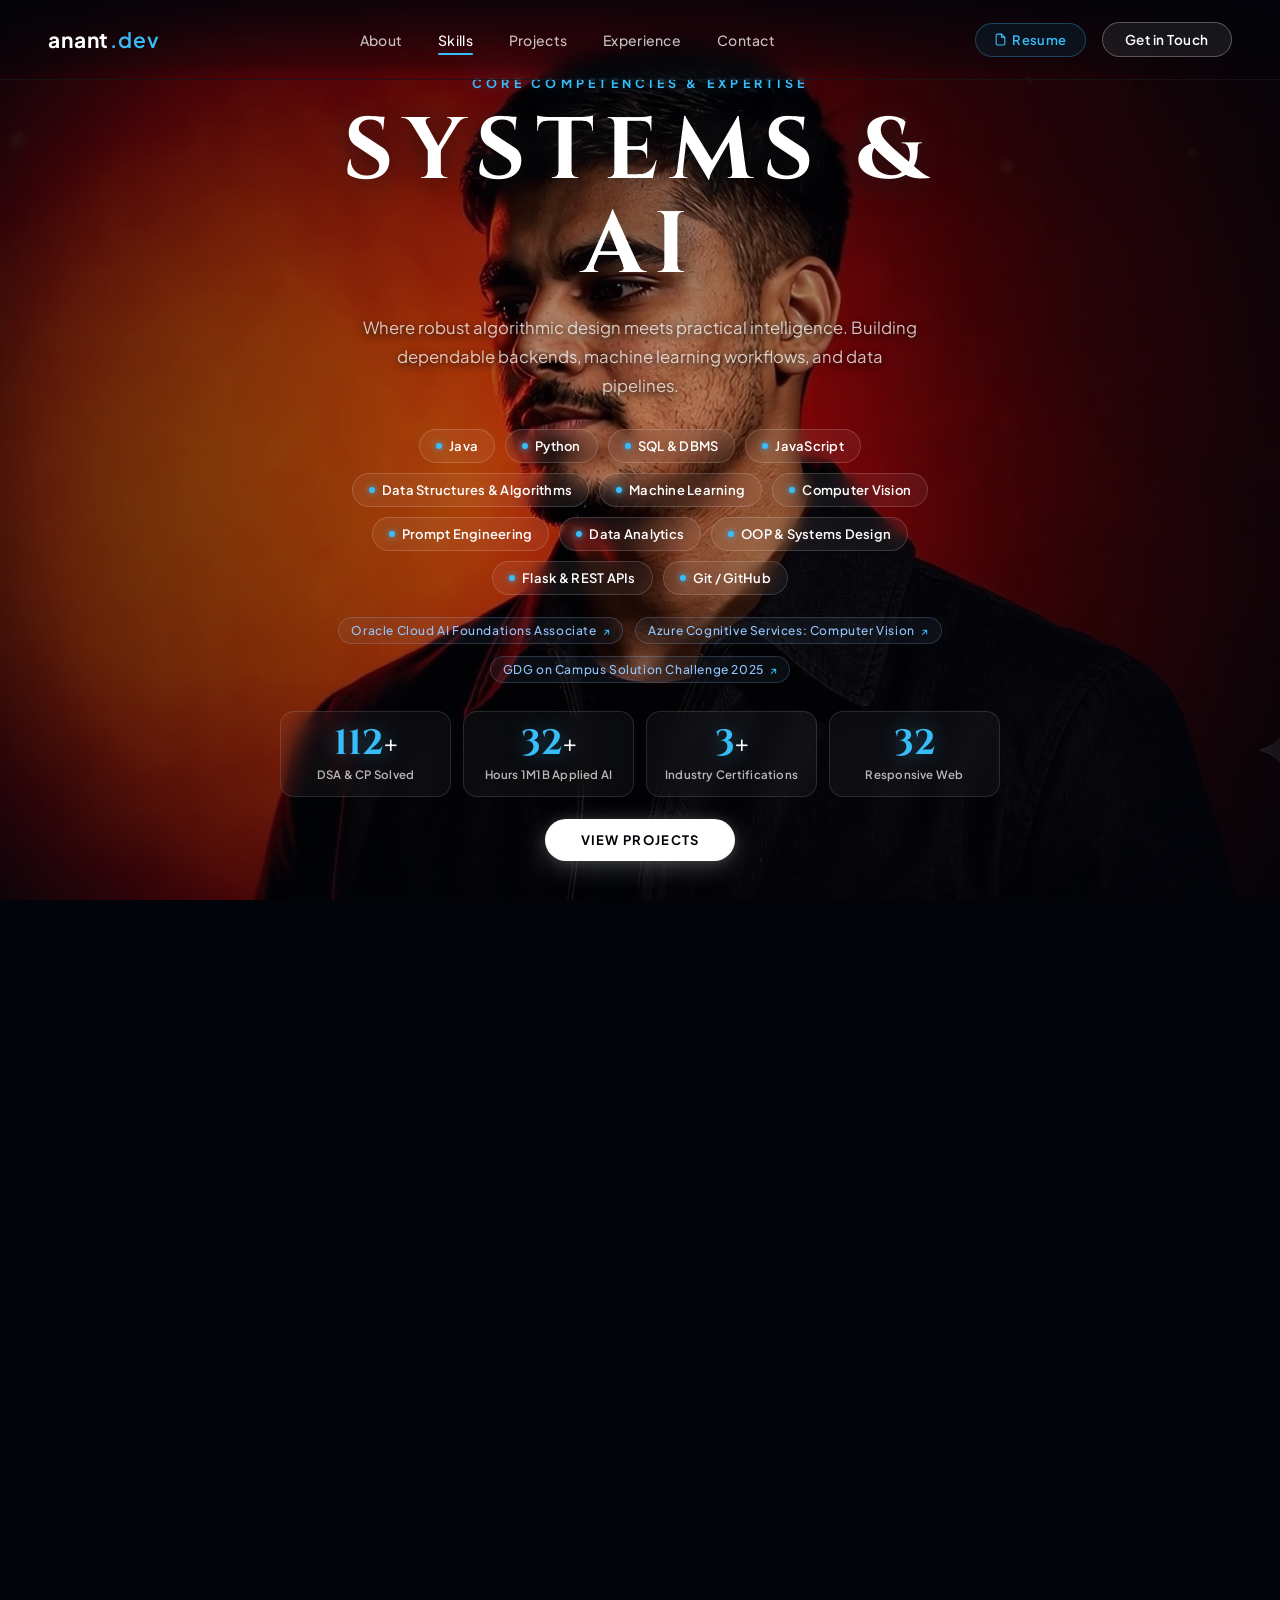
==== commit 83980c32: "Configure contact form to deliver messages directly to anantm408@gmail.com via FormSubmit API" ====
--- a/portfolio anant.html
+++ b/portfolio anant.html
@@ -417,13 +417,15 @@
                 </p>
 
                 <div class="quick-contact-box">
-                    <form id="contact-form" class="contact-form" novalidate>
+                    <form id="contact-form" class="contact-form" action="https://formsubmit.co/anantm408@gmail.com" method="POST">
+                        <input type="hidden" name="_captcha" value="false" />
+                        <input type="hidden" name="_template" value="table" />
                         <div class="form-row">
-                            <input type="text" id="form-name" class="form-input" placeholder="Your Name *" required />
-                            <input type="email" id="form-email" class="form-input" placeholder="Your Email *" required />
-                        </div>
-                        <input type="text" id="form-subject" class="form-input" placeholder="Subject (e.g. Internship Opportunity / Collaboration)" />
-                        <textarea id="form-message" class="form-textarea" placeholder="Your message here..." required></textarea>
+                            <input type="text" id="form-name" name="name" class="form-input" placeholder="Your Name *" required />
+                            <input type="email" id="form-email" name="email" class="form-input" placeholder="Your Email *" required />
+                        </div>
+                        <input type="text" id="form-subject" name="subject" class="form-input" placeholder="Subject (e.g. Internship Opportunity / Collaboration)" />
+                        <textarea id="form-message" name="message" class="form-textarea" placeholder="Your message here..." required></textarea>
                         <button type="submit" id="btn-submit-form" class="btn-primary btn-submit-form">
                             <span>SEND MESSAGE</span>
                             <svg width="14" height="14" viewBox="0 0 24 24" fill="none" stroke="currentColor" stroke-width="2" stroke-linecap="round" stroke-linejoin="round" style="margin-left: 6px;">
